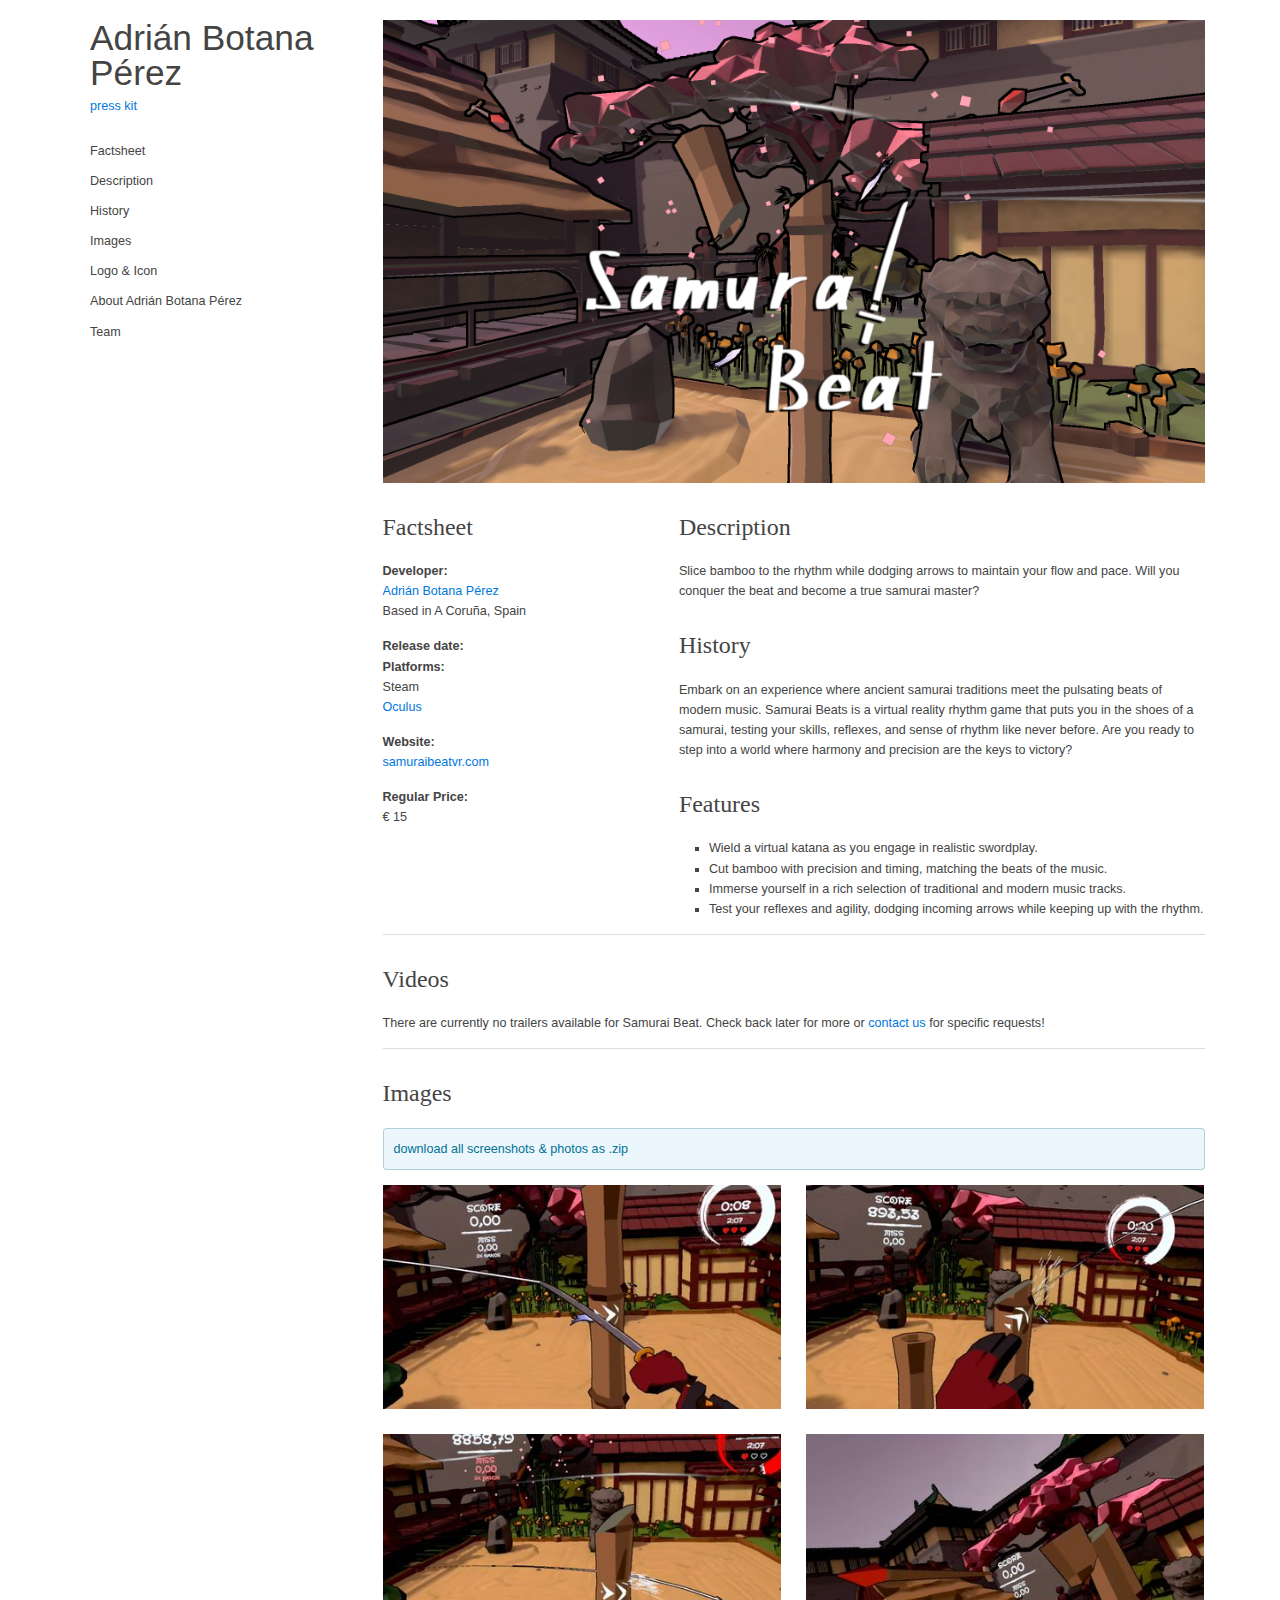
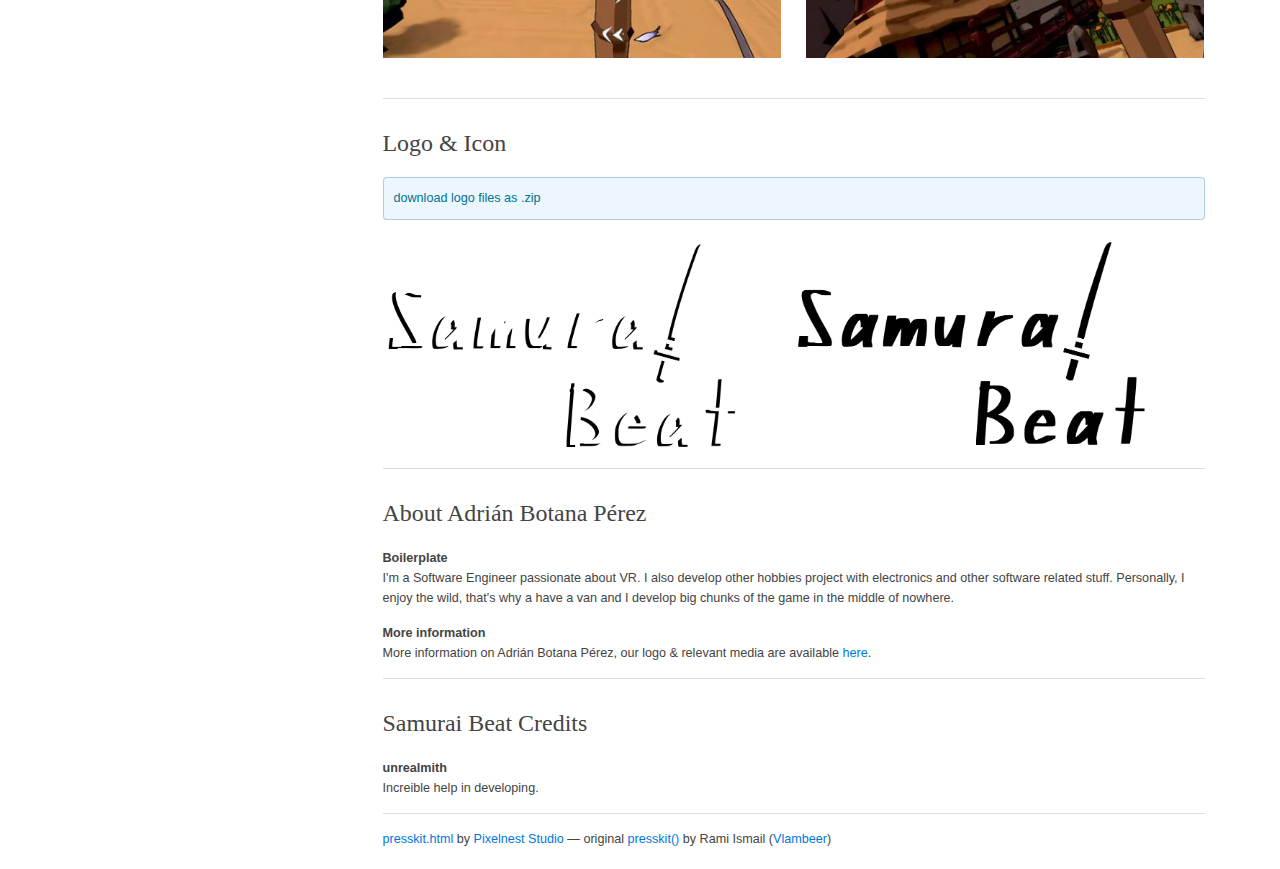
==== presskit/product/index.html @ cb9ba00e "Add presskit" ====
<!DOCTYPE html>
<html>
  <head>
    <meta charset="UTF-8">
    <meta name="viewport" content="width=device-width, initial-scale=1.0">
    
    <title>Samurai Beat - Adrián Botana Pérez</title>
    
    <link rel="shortcut icon" href="images/favicon.ico?t=1685546888744">
    
    <link rel="stylesheet" href="../css/normalize.css">
    <link rel="stylesheet" href="../css/master.css">
    
    <!-- Generated by presskit.html 0.13.0 (https://github.com/pixelnest/presskit.html). -->
  </head>
  <body>
    <div class="page grid">
      <nav class="page-nav nav grid__item">
        <h1 class="nav__title">
          <a href="..">Adrián Botana Pérez</a>
        </h1>
      
        <aside class="nav__subtitle">
          <a href="..">press kit</a>
        </aside>
      
        <div class="nav__toggle" id="hamburger">
          <a href="#" class="button" id="hamburger-toggle">
            <svg width="10" height="10" viewBox="0 0 19 19" xmlns="http://www.w3.org/2000/svg">
              <g fill="currentColor" fill-rule="nonzero">
                <path d="M0 16h19v3H0zM0 8h19v3H0zM0 0h19v3H0z" />
              </g>
            </svg>
            &nbsp;Menu
          </a>
        </div>
      
        <ul class="nav__list" id="hamburger-target">
          <li>
            <a class="nav__item" href="#factsheet">Factsheet</a>
          </li>
      
          <li>
            <a class="nav__item" href="#description">Description</a>
          </li>
      
          <li>
            <a class="nav__item" href="#history">History</a>
          </li>
      
      
      
      
      
          <li>
            <a class="nav__item" href="#images">Images</a>
          </li>
      
          <li>
            <a class="nav__item" href="#logo">Logo & Icon</a>
          </li>
      
      
      
      
      
          <li>
            <a class="nav__item" href="#about">About Adrián Botana Pérez</a>
          </li>
      
      
          <li>
            <a class="nav__item" href="#credits">Team</a>
          </li>
      
        </ul>
      </nav>

      <div class="page-wrapper grid__item">
        <header class="page-header">
          <img src="./images/header.png" alt="Samurai Beat" title="Samurai Beat">
        </header>

        <main class="page-content" role="main">
          <section class="block grid">
            <aside class="factsheet grid__item">
              <h2 id="factsheet" class="factsheet__title">Factsheet</h2>
            
            
              <dl class="factsheet__list">
                <dt>Developer:</dt>
                <dd>
                  <a href="..">Adrián Botana Pérez</a>
                </dd>
                <dd>Based in A Coruña, Spain</dd>
            
            
                <dt>Release date:</dt>
            
                <dt>Platforms:</dt>
                <dd>
                    Steam
                </dd>
                <dd>
                    <a href="https://www.oculus.com/experiences/quest/5182757595089771/">Oculus</a>
                </dd>
            
                <dt>Website:</dt>
                <dd>
                  <a href="https://www.samuraibeatvr.com">samuraibeatvr.com</a>
                </dd>
            
                <dt>Regular Price:</dt>
                <dd>€ 15</dd>
            
            
              </dl>
            
            </aside>

            <article class="description grid__item">
              <h2 id="description">Description</h2>
              <p>Slice bamboo to the rhythm while dodging arrows to maintain your flow and pace. Will
                  you conquer the beat and become a true samurai master?</p>
              
              <h2 id="history">History</h2>
              <p>Embark on an experience where ancient samurai traditions meet the pulsating beats of
                  modern music. Samurai Beats is a virtual reality rhythm game that puts you in the shoes of a
                  samurai, testing your skills, reflexes, and sense of rhythm like never before. Are you ready to
                  step into a world where harmony and precision are the keys to victory?</p>
              

              <h2 id="features">Features</h2>
              <ul>
                <li>Wield a virtual katana as you engage in realistic swordplay.</li>
                <li>Cut bamboo with precision and timing, matching the beats of the music.</li>
                <li>Immerse yourself in a rich selection of traditional and modern music tracks.</li>
                <li>Test your reflexes and agility, dodging incoming arrows while keeping up with the
      rhythm.</li>
              </ul>
            </article>
          </section>

          <section class="block">
            <h2 id="videos">Videos</h2>
          
            <p>There are currently no trailers available for Samurai Beat. Check back later for more or <a href="#contact">contact us</a> for specific requests!</p>
          </section>
          
          <section class="block">
            <h2 id="images">Images</h2>
          
            <aside class="block__notice">
              <a href="images/images.zip">
                download all screenshots & photos as .zip
              </a>
            </aside>
          
            <div class="gallery clearfix" id="gallery">
              <div class="gallery__item">
                <a href="images/screenshot1.png">
                  <img src="images/screenshot1.png.thumb.jpg" alt="screenshot1">
                </a>
              </div>
              <div class="gallery__item">
                <a href="images/screenshot2.png">
                  <img src="images/screenshot2.png.thumb.jpg" alt="screenshot2">
                </a>
              </div>
              <div class="gallery__item">
                <a href="images/screenshot3.png">
                  <img src="images/screenshot3.png.thumb.jpg" alt="screenshot3">
                </a>
              </div>
              <div class="gallery__item">
                <a href="images/screenshot4.png">
                  <img src="images/screenshot4.png.thumb.jpg" alt="screenshot4">
                </a>
              </div>
            </div>
          
          </section>
          
          <section class="block">
            <h2 id="logo">Logo & Icon</h2>
          
            <aside class="block__notice">
              <a href="images/logo.zip">
                download logo files as .zip
              </a>
            </aside>
          
            <a href="images/logo01.png">
              <img src="images/logo01.png" alt="logo01" class="logo">
            </a>
            <a href="images/logo02.png">
              <img src="images/logo02.png" alt="logo02" class="logo">
            </a>
          </section>
          
          
          <section class="block">
            <h2 id="about">About Adrián Botana Pérez</h2>
          
            <dl>
              <dt>Boilerplate</dt>
              <dd>I&#x27;m a Software Engineer passionate about VR. I also develop other hobbies project
              with electronics and other software related stuff. Personally, I enjoy the wild, that&#x27;s why a
              have a van and I develop big chunks of the game in the middle of nowhere.</dd>
          
              <dt>More information</dt>
              <dd>More information on Adrián Botana Pérez, our logo & relevant media are available <a href="..">here</a>.</dd>
            </dl>
          </section>
          
          <section class="block grid _team-fix-margin-top">
            <article class="grid__item grid__item--flexible">
              <h2 id="credits">Samurai Beat Credits</h2>
          
              <dl>
                <dt>unrealmith</dt>
          
                <dd>
                    Increible help in developing.
                </dd>
              </dl>
            </article>
          
          </section>
        </main>

        <footer class="page-footer">
          <a href="https://github.com/pixelnest/presskit.html">presskit.html</a> by <a href="http://pixelnest.io">Pixelnest Studio</a> — original <a href="http://dopresskit.com/">presskit()</a> by Rami Ismail (<a href="http://www.vlambeer.com/">Vlambeer</a>)
        </footer>
      </div>
    </div>

    <script src="../js/masonry.min.js"></script>
    <script src="../js/imagesloaded.min.js"></script>
    <script>
      document.addEventListener('DOMContentLoaded', function onContentLoaded() {
        // Add masonry layout on the galleries.
        var galleries = document.querySelectorAll('.gallery');
    
        for (var i = 0; i < galleries.length; i++) {
          (function (index) {
            var gallery = galleries[index];
    
            imagesLoaded(gallery, function onImagesLoaded() {
              new Masonry(gallery, {
                itemSelector: '.gallery__item'
              });
            });
          })(i);
        }
    
        // Add mini-player to gifs.
        var gifLinks = document.querySelectorAll('a[href$=".gif"]');
        for (var i = 0; i < gifLinks.length; i++) {
          (function (index) {
            var link = gifLinks[index];
            var img = link.querySelector('img');
    
            // Don't add the mini-player if no thumbnail.
            // It's already a gif, so no need to turn it on.
            if (img.src.indexOf('.thumb.jpg') === -1) {
              return
            }
    
            link.className = 'show-overlay'
    
            link.onclick = function (e) {
              // Make it work on IE8.
              if (e.preventDefault) {
                const openLinkInBackground = e.ctrlKey || e.metaKey;
    
                // Stop default behavior, except if ctrl/cmd modifier is used.
                // In this case, we want the link to go through and open
                // its target in a background tab.
                if (!openLinkInBackground) e.preventDefault();
                e.stopPropagation();
              } else {
                // We don't care for the special background tab behavior on old IE.
                e.returnValue = false;
              }
    
              // Remove overlay and remove thumbnail section of the image.
              link.className = '';
              img.src = img.src.replace('.thumb.jpg', '');
    
              // Remove event listener after first trigger.
              link.onclick = null;
            }
          }(i));
        }
      });
    </script>
    
    
  </body>
</html>
---- presskit/css/master.css ----
@charset "UTF-8";

/* ---------------------------------------------------------- *\
 * Globals.
\* ---------------------------------------------------------- */

html {
  box-sizing: border-box;
}

*,
*::before,
*::after {
  box-sizing: inherit;
}

body {
  position: relative;

  min-height: 100vh;
  margin: 0;
}

/* ---------------------------------------------------------- *\
 * Typography & colors.
\* ---------------------------------------------------------- */

html {
  color: #444444;

  font: 62.5%/1.6 "Trebuchet MS", Arial, Helvetica, sans-serif;
}

body {
  font-size: 1.26em;
}

h1,
h2 {
  font-family: Georgia, "Times New Roman", Times, serif;
  font-weight: normal;
}

::-moz-selection {
  color: white;
  background: #3398ff;
}

::selection {
  color: white;
  background: #3398ff;
}

/* ---------------------------------------------------------- *\
 * Basic elements.
\* ---------------------------------------------------------- */

h1 {
  margin: 0;

  font-size: 2.8em;
}

h2 {
  margin: 25px 0 15px 0;

  font-size: 1.9em;
}

h3 {
  font-size: inherit;
  font-weight: bold;
}

img {
  max-width: 100%;
}

p {
  margin: 15px 0;
}

p:last-child {
  margin-bottom: 0;
}

/* Lists. */

ul,
ol {
  margin: 15px 0;
  padding-left: 30px;
}

ul:last-child,
ol:last-child {
  margin-bottom: 0;
}

ul {
  list-style-type: square;
}

dl {
  margin: 0;
}

dt {
  font-weight: bold;
}

dd {
  margin: 0;
}

dd + dt {
  margin-top: 15px;
}

/* ---------------------------------------------------------- *\
 * Layout.
\* ---------------------------------------------------------- */

body {
  padding: 20px 0;
}

.page {
  max-width: 1180px;
  margin: 0 auto;
  padding: 0 25px;
}

@media (min-width: 800px) {
  .page {
    display: -webkit-box;
    display: -ms-flexbox;
    display: flex;
  }

  .page-nav {
    min-width: 25%;
  }

  .page-wrapper {
    max-width: 75%;
  }

  .factsheet {
    min-width: 33%;
  }
}

/* ---------------------------------------------------------- *\
 * Micro Components.
\* ---------------------------------------------------------- */

.clearfix::after {
  display: table;
  clear: both;

  content: " ";
}

.capitalize {
  text-transform: capitalize;
}

/* ---------------------------------------------------------- *\
 * Components - Links.
\* ---------------------------------------------------------- */

a,
a:visited {
  color: #0077dd;

  text-decoration: none;
}

a:hover {
  color: #005599;

  text-decoration: underline;
}

a:focus {
  outline: thin dotted;
}

a:active,
a:hover {
  outline: none;
}

/* ---------------------------------------------------------- *\
 * Components - Page Header.
\* ---------------------------------------------------------- */

.page-header img {
  display: block;
}

/* ---------------------------------------------------------- *\
 * Components - Nav.
\* ---------------------------------------------------------- */

.nav {
  margin-bottom: 30px;
}

.nav__title {
  padding: 0 15px;

  font-family: "Trebuchet MS", Arial, Helvetica, sans-serif;
  line-height: 1;
}

.nav__title a,
.nav__title a:visited,
.nav__title a:hover {
  color: inherit;

  text-decoration: none;
}

.nav__subtitle {
  padding: 5px 15px;
}

.nav__list {
  padding: 0;

  list-style: none;
}

.nav__item,
.nav__item:visited {
  display: block;

  padding: 5px 15px;

  color: inherit;
}

.nav__item:hover {
  color: inherit;
  background: rgba(0, 0, 0, 0.05);

  text-decoration: none;
}

.nav__item:focus {
  background: rgba(0, 0, 0, 0.05);
  outline: none;
}

/* ---------------------------------------------------------- *\
 * Nav - Hamburger.
\* ---------------------------------------------------------- */

.nav__toggle {
  display: none;

  margin: 15px 0;
  padding: 0 15px;
}

.nav__toggle .button {
  display: block;

  height: 30px;
}

/* Nav list variant for hamburger feature. */
.nav__list--slider {
  overflow-y: hidden;

  max-height: 0;

  -webkit-transition: max-height 0.5s ease-in-out;
     -moz-transition: max-height 0.5s ease-in-out;
       -o-transition: max-height 0.5s ease-in-out;
          transition: max-height 0.5s ease-in-out;
}


@media (min-width: 800px) {
  .nav__toggle {
    /* Always hide the button on big screens. */
    display: none !important;
  }

  .nav__list--slider {
    /* Always show the list on big screens. So disable slider. */
    max-height: unset !important;
  }
}

/* ---------------------------------------------------------- *\
 * Components - Block.
\* ---------------------------------------------------------- */

.block {
  margin-bottom: 15px;
  padding-bottom: 15px;

  border-bottom: 1px solid rgb(221, 221, 221);
}

.block__notice {
  margin-bottom: 15px;
  padding: 10px;

  color: #027194;
  background: #ebf7fd;
  border: 1px solid rgba(45,112,145,0.3);
  border-radius: 4px;
}

.block__notice a {
  color: inherit;
}

/* ---------------------------------------------------------- *\
 * Components - Grid.
\* ---------------------------------------------------------- */

@media (min-width: 800px) {
  .grid {
    display: -webkit-box;
    display: -ms-flexbox;
    display: flex;
  }

  .grid__item:not(:first-child) {
    padding-left: 25px;
  }

  .grid__item--flexible {
    -webkit-box-flex: 1;
    -ms-flex: 1;
        flex: 1;
  }
}

/* ---------------------------------------------------------- *\
 * Components - Images Gallery.
\* ---------------------------------------------------------- */

.gallery {
  margin-left: -25px;

  font-size: 0; /* Disable the small space below the images. */
}

.gallery__item {
  float: left;

  width: 100%;
  padding-bottom: 25px;
  padding-left: 25px;
}

.gallery__item img {
  width: 100%;
}

.gallery__item a[href$=".gif"] {
  position: relative;

  display: block;
}

.gallery__item a[href$=".gif"]:focus:active {
  outline: none;
}

.gallery__item a[href$=".gif"]::after {
  position: absolute;
  z-index: 1;
  top: 0;
  left: 0;

  display: none;

  width: 100%;
  height: 100%;
  padding: 20px;

  background: rgba(0, 0, 0, 0.25);

  content: url("[data-uri]");

  align-items: center;
  justify-content: center;
}

.gallery__item a[href$=".gif"].show-overlay::after {
  display: flex;
}

@media (min-width: 500px) {
  .gallery__item {
    width: 50%;
  }
}

/* ---------------------------------------------------------- *\
 * Components - Logo.
\* ---------------------------------------------------------- */

@media (min-width: 800px) {
  .logo {
    max-width: 49%;
  }
}

/* ---------------------------------------------------------- *\
 * Components - Video player.
\* ---------------------------------------------------------- */

.video-player {
  position: relative;

  padding-bottom: 56.25%; /* 16:9 */
}

.video-player__frame {
  position: absolute;
  top: 0;
  left: 0;

  width: 100%;
  height: 100%;
}

/* ---------------------------------------------------------- *\
 * Components - Quote.
\* ---------------------------------------------------------- */

.quote__content {
  margin: 0;
}

.quote__content::before {
  content: open-quote;
}

.quote__content::after {
  content: close-quote;
}

.quote__author::before {
  content: "-";
}

/* ---------------------------------------------------------- *\
 * Components - Button.
\* ---------------------------------------------------------- */

.button {
  display: inline-block;

  padding: 5px 10px;

  background: -webkit-linear-gradient(top, white, #fafafa);
  background:         linear-gradient(to bottom, white, #fafafa);
  border: 1px solid #cccccc;
  border-radius: 5px;
}

.button:hover {
  cursor: pointer;
  text-decoration: none;
}

.button:focus {
  border: 1px solid #3398ff;
  outline: none;
}

.button:active {
  color: white;
  background: -webkit-linear-gradient(top, #3398ff, #0077dd);
  background:         linear-gradient(to bottom, #3398ff, #0077dd);
}

/* ---------------------------------------------------------- *\
 * Widgets.
\* ---------------------------------------------------------- */

.widget {
  width: 100%;
}

.widget--steam {
  height: 190px;
}

.widget--humble {
  height: 328px;
}

@media (max-width: 505px) {
  .widget--humble {
    height: 205px;
  }
}

.widget--itch {
  height: 167px;
}

.widget--gamejolt {
  height: 245px;
}

.widget--bandcamp {
  width: 100%;
  height: 120px;

  border: 0;
}

/* ---------------------------------------------------------- *\
 * Hacks.
\* ---------------------------------------------------------- */

@media (min-width: 800px) {
  ._team-fix-margin-top {
    margin-top: -15px;
  }
}
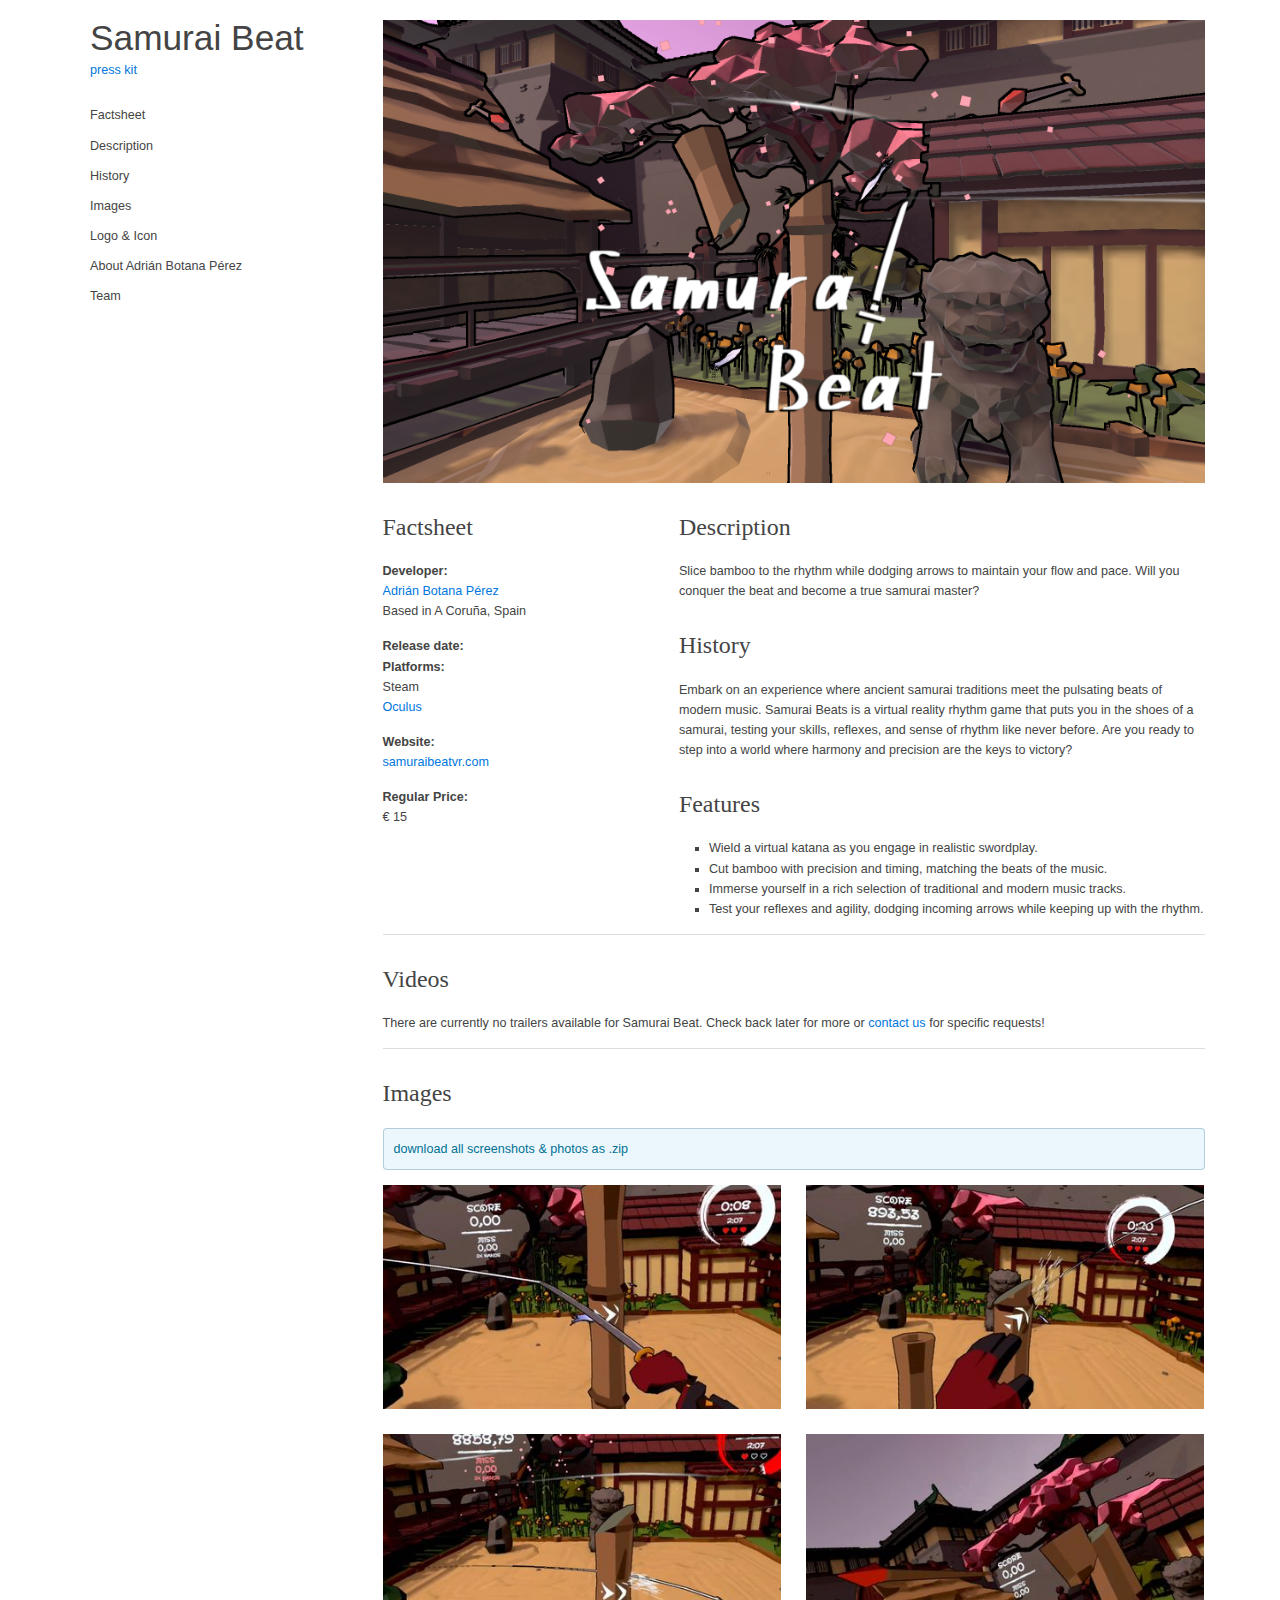
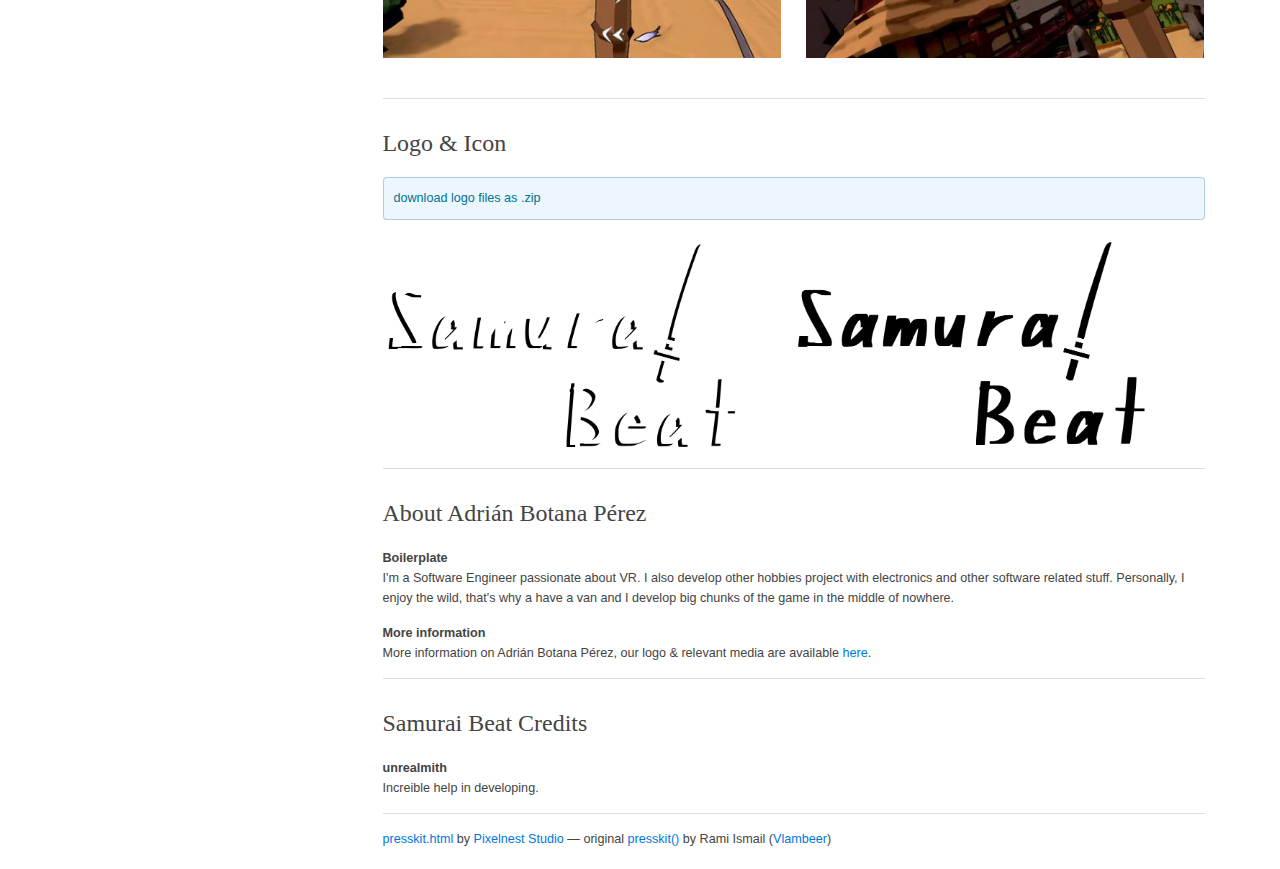
==== commit f59cce3e: "Change header" ====
--- a/presskit/product/index.html
+++ b/presskit/product/index.html
@@ -17,7 +17,7 @@
     <div class="page grid">
       <nav class="page-nav nav grid__item">
         <h1 class="nav__title">
-          <a href="..">Adrián Botana Pérez</a>
+          <a href="..">Samurai Beat</a>
         </h1>
       
         <aside class="nav__subtitle">
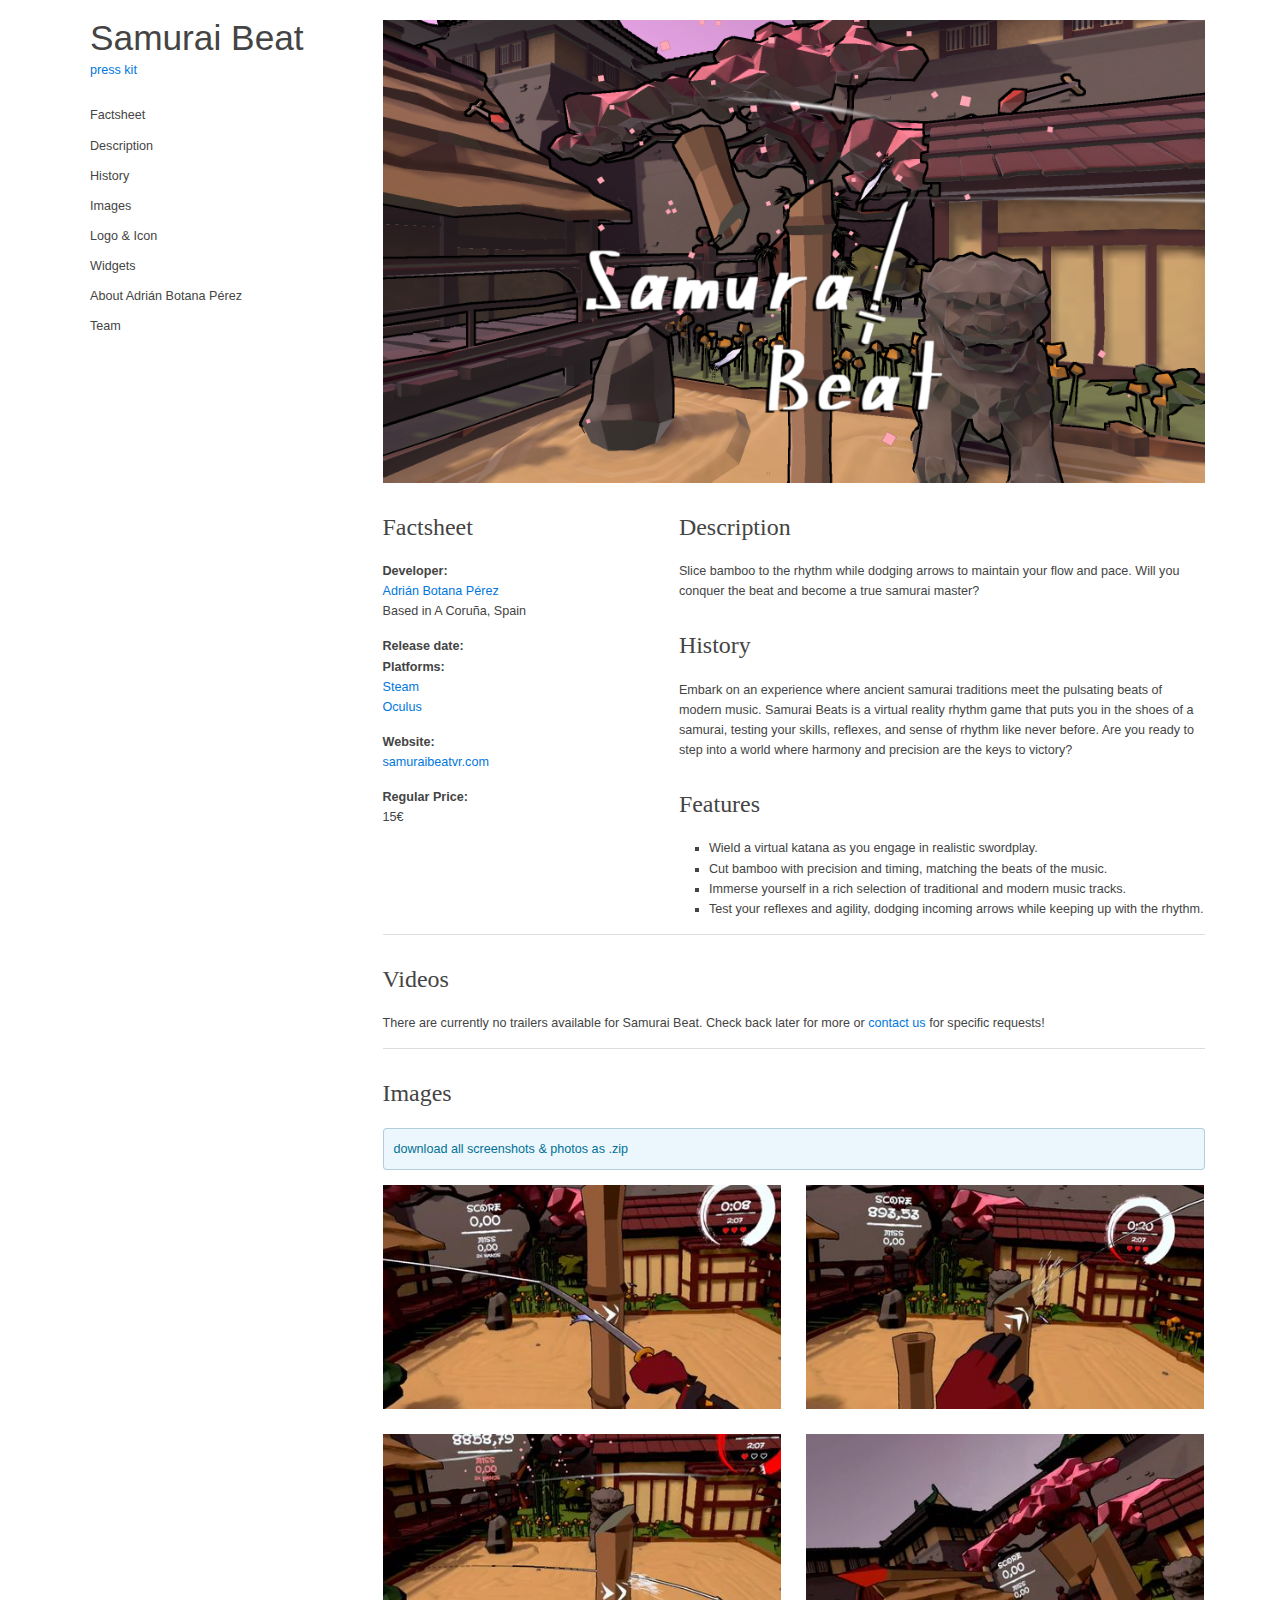
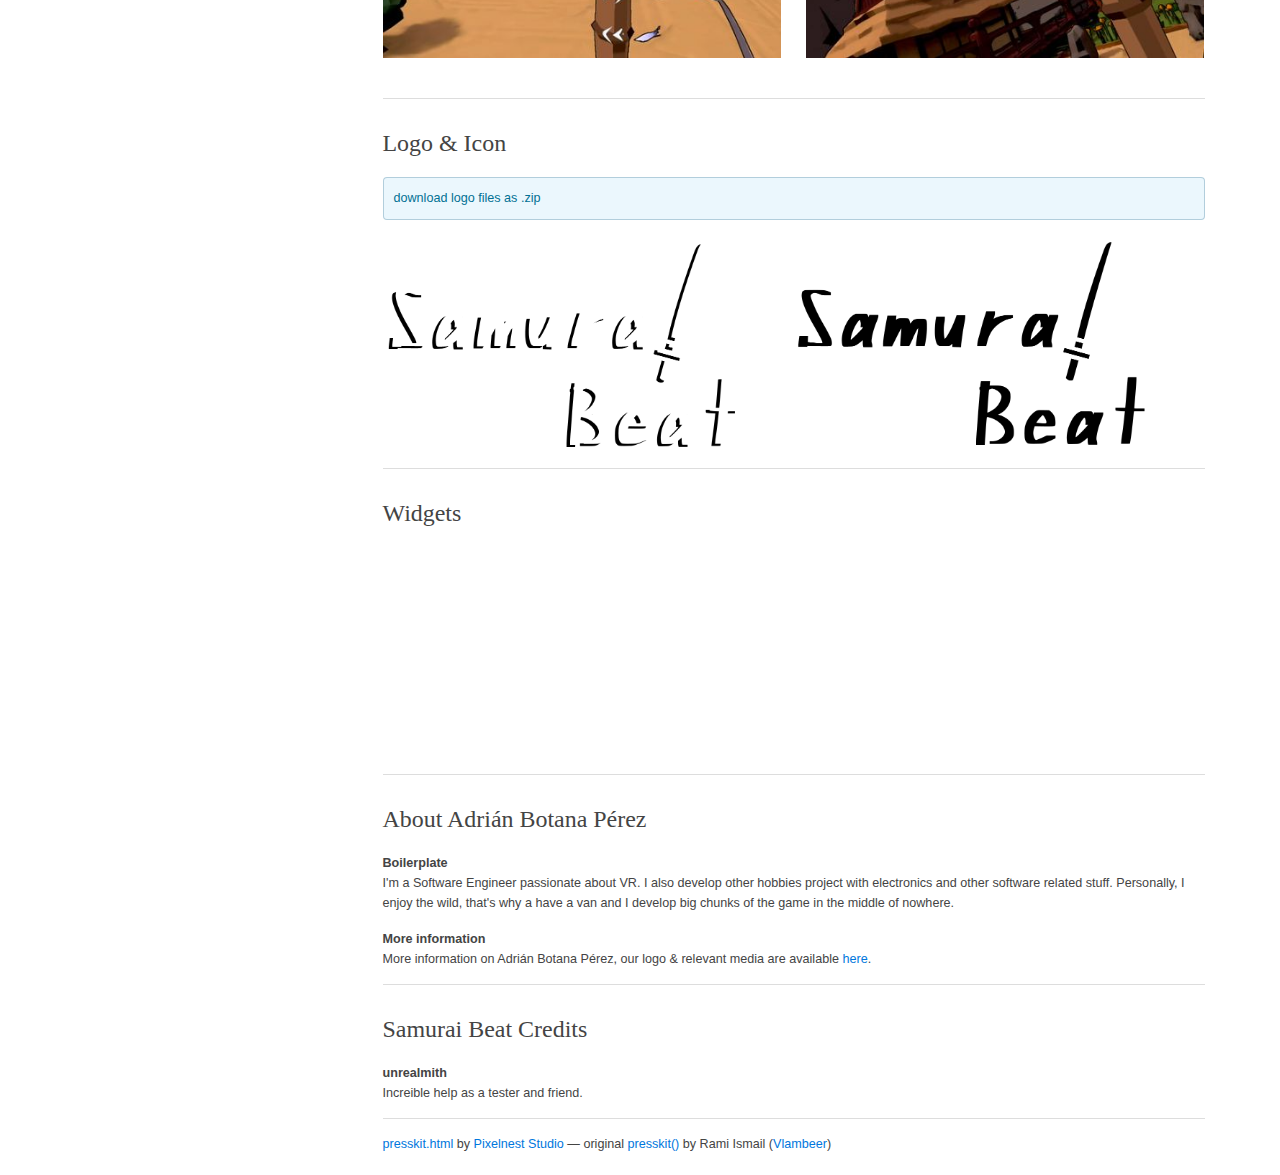
==== commit ef33e901: "Update steam page" ====
--- a/presskit/product/index.html
+++ b/presskit/product/index.html
@@ -6,7 +6,7 @@
     
     <title>Samurai Beat - Adrián Botana Pérez</title>
     
-    <link rel="shortcut icon" href="images/favicon.ico?t=1685546888744">
+    <link rel="shortcut icon" href="images/favicon.ico?t=1685724851957">
     
     <link rel="stylesheet" href="../css/normalize.css">
     <link rel="stylesheet" href="../css/master.css">
@@ -60,6 +60,9 @@
             <a class="nav__item" href="#logo">Logo & Icon</a>
           </li>
       
+          <li>
+            <a class="nav__item" href="#widgets">Widgets</a>
+          </li>
       
       
       
@@ -99,7 +102,7 @@
             
                 <dt>Platforms:</dt>
                 <dd>
-                    Steam
+                    <a href="https://store.steampowered.com/app/2438010/Samurai_Beat">Steam</a>
                 </dd>
                 <dd>
                     <a href="https://www.oculus.com/experiences/quest/5182757595089771/">Oculus</a>
@@ -111,7 +114,7 @@
                 </dd>
             
                 <dt>Regular Price:</dt>
-                <dd>€ 15</dd>
+                <dd> 15€</dd>
             
             
               </dl>
@@ -197,6 +200,21 @@
               <img src="images/logo02.png" alt="logo02" class="logo">
             </a>
           </section>
+          <section class="block">
+            <h2 id="widgets">Widgets</h2>
+          
+            <div class="grid">
+          
+            </div>
+          
+            <p>
+              <iframe src="https://store.steampowered.com/widget/2438010/" frameborder="0" class="widget widget--steam"></iframe>
+            </p>
+          
+          
+          
+          
+          </section>
           
           
           <section class="block">
@@ -221,7 +239,7 @@
                 <dt>unrealmith</dt>
           
                 <dd>
-                    Increible help in developing.
+                    Increible help as a tester and friend.
                 </dd>
               </dl>
             </article>
